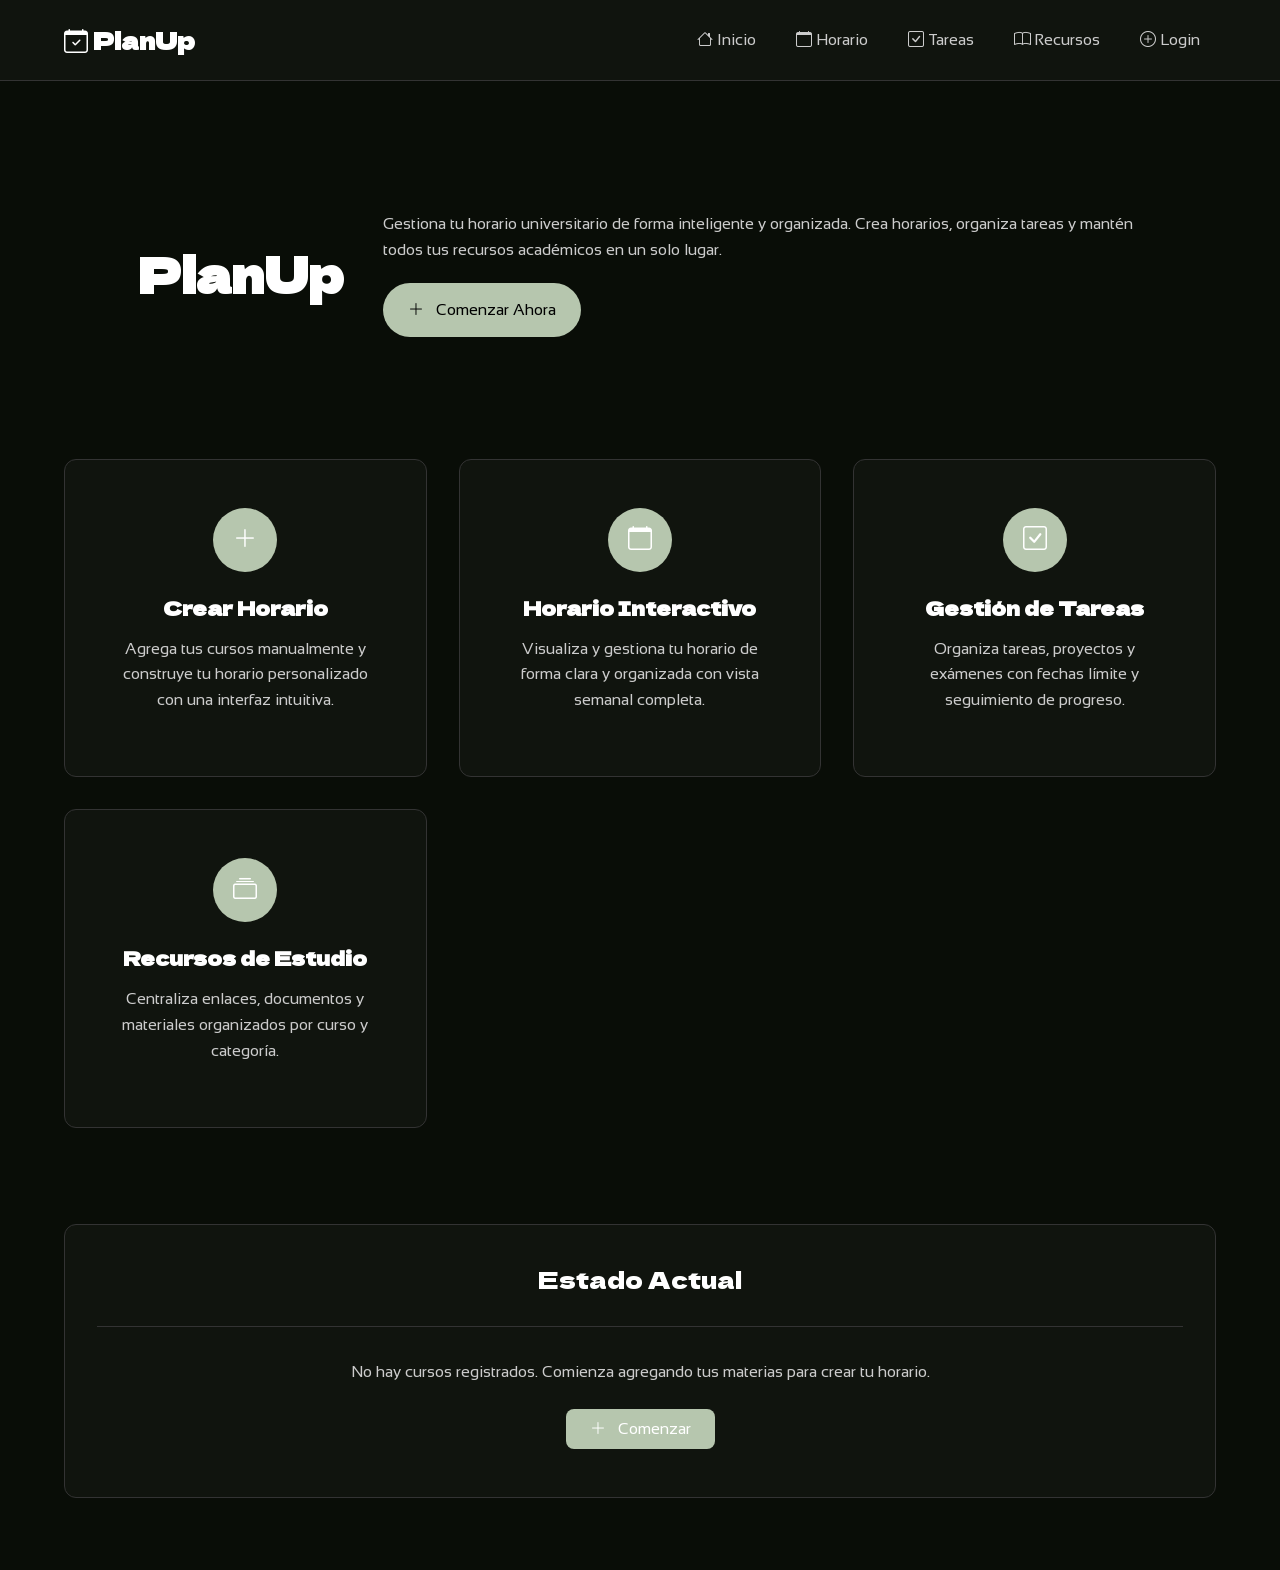
==== index.html @ f442dc8e "fisrtttt" ====
<!DOCTYPE html>
<html lang="es">
  <head>
    <meta charset="UTF-8" />
    <meta name="viewport" content="width=device-width, initial-scale=1.0" />
    <title>PlanUp - Gestión Inteligente de Horarios</title>
    <meta
      name="description"
      content="Aplicación de gestión de horarios universitarios con IA para recomendaciones personalizadas"
    />
    <link
      href="https://cdn.jsdelivr.net/npm/bootstrap@5.0.2/dist/css/bootstrap.min.css"
      rel="stylesheet"
      integrity="sha384-EVSTQN3/azprG1Anm3QDgpJLIm9Nao0Yz1ztcQTwFspd3yD65VohhpuuCOmLASjC"
      crossorigin="anonymous"
    />
    <link rel="stylesheet" href="styles/common.css" />
    <link rel="stylesheet" href="styles/index.css" />

    <link
      rel="stylesheet"
      href="https://cdn.jsdelivr.net/npm/bootstrap-icons@1.11.1/font/bootstrap-icons.css"
    />

    <meta name="theme-color" content="#6366f1" />
    <meta name="apple-mobile-web-app-capable" content="yes" />
    <meta
      name="apple-mobile-web-app-status-bar-style"
      content="black-translucent"
    />
    <link
      rel="icon"
      type="image/svg+xml"
      href="data:image/svg+xml,<svg xmlns='http://www.w3.org/2000/svg' viewBox='0 0 100 100'><text y='.9em' font-size='90'>📅</text></svg>"
    />
  </head>
  <body>
    <div id="navbar"></div>

    <main>
      <section class="hero-section">
        <div class="hero-container">
          <h1 class="hero-title">PlanUp</h1>
          <div class="hero-content">
            <p class="hero-subtitle">
              Gestiona tu horario universitario de forma inteligente y
              organizada. Crea horarios, organiza tareas y mantén todos tus
              recursos académicos en un solo lugar.
            </p>
            <a href="add-course.html" class="btn">
              <i class="bi bi-plus-lg me-2"></i>
              Comenzar Ahora
            </a>
          </div>
        </div>
      </section>

      <section class="py-5">
        <div class="container">
          <div class="features-grid">
            <div class="feature-card">
              <div class="feature-icon">
                <i class="bi bi-plus-lg"></i>
              </div>
              <h3 class="feature-title">Crear Horario</h3>
              <p class="feature-description">
                Agrega tus cursos manualmente y construye tu horario
                personalizado con una interfaz intuitiva.
              </p>
            </div>

            <div class="feature-card">
              <div class="feature-icon">
                <i class="bi bi-calendar"></i>
              </div>
              <h3 class="feature-title">Horario Interactivo</h3>
              <p class="feature-description">
                Visualiza y gestiona tu horario de forma clara y organizada con
                vista semanal completa.
              </p>
            </div>

            <div class="feature-card">
              <div class="feature-icon">
                <i class="bi bi-check-square"></i>
              </div>
              <h3 class="feature-title">Gestión de Tareas</h3>
              <p class="feature-description">
                Organiza tareas, proyectos y exámenes con fechas límite y
                seguimiento de progreso.
              </p>
            </div>

            <div class="feature-card">
              <div class="feature-icon">
                <i class="bi bi-collection"></i>
              </div>
              <h3 class="feature-title">Recursos de Estudio</h3>
              <p class="feature-description">
                Centraliza enlaces, documentos y materiales organizados por
                curso y categoría.
              </p>
            </div>
          </div>
        </div>
      </section>

      <section class="py-5">
        <div class="container">
          <div class="card text-center">
            <div class="card-header">
              <h3>Estado Actual</h3>
            </div>
            <div class="card-body">
              <p id="home-status" class="mb-4">
                No hay cursos registrados. Comienza agregando tus materias para
                crear tu horario.
              </p>
              <a href="add-course.html" class="btn btn-primary">
                <i class="bi bi-plus-lg me-2"></i>
                Comenzar
              </a>
            </div>
          </div>
        </div>
      </section>
    </main>

    <script
      src="https://cdn.jsdelivr.net/npm/bootstrap@5.0.2/dist/js/bootstrap.bundle.min.js"
      integrity="sha384-MrcW6ZMFYlzcLA8Nl+NtUVF0sA7MsXsP1UyJoMp4YLEuNSfAP+JcXn/tWtIaxVXM"
      crossorigin="anonymous"
    ></script>
    <script src="script.js"></script>
  </body>
</html>
---- styles/common.css ----
/* Common styles for all pages - Dark Monochromatic Theme */
@import url('https://fonts.googleapis.com/css2?family=Bebas+Neue&family=Dela+Gothic+One&family=Quicksand:wght@300..700&family=Sansation:ital,wght@0,300;0,400;0,700;1,300;1,400;1,700&display=swap');
:root {
  /* Monochromatic color palette - max 5 colors */
  --color-primary: #b6c6ae; /* Single accent color */
  --color-bg-primary: #090d07; /* Deep black */
  --color-bg-secondary: #10140e; /* Dark gray */
  --color-bg-tertiary: #2a2a2a; /* Medium gray */
  --color-text-primary: #ffffff; /* Pure white */
  --color-text-secondary: #cccccc; /* Light gray */
  --color-border: #333333; /* Border gray */

  /* Typography - limited to 2 font families */
  --font-primary: "Sansation", -apple-system, BlinkMacSystemFont, sans-serif;
  --font-mono: "JetBrains Mono", "Fira Code", monospace;

  /* Spacing system for whitespace */
  --space-xs: 0.5rem;
  --space-sm: 1rem;
  --space-md: 1.5rem;
  --space-lg: 2rem;
  --space-xl: 3rem;
  --space-2xl: 4rem;

  /* Border radius */
  --radius-sm: 0.375rem;
  --radius-md: 0.5rem;
  --radius-lg: 0.75rem;
}

* {
  margin: 0;
  padding: 0;
  box-sizing: border-box;
}

body {
  font-family: var(--font-primary);
  background-color: var(--color-bg-primary);
  color: var(--color-text-primary);
  line-height: 1.6;
  font-size: 16px;
  overflow-x: hidden;
}

/* Typography hierarchy */
h1,
h2,
h3,
h4,
h5,
h6 {
  font-weight: 500;
  line-height: 1.2;
font-family: "Dela Gothic One", sans-serif;
  margin-bottom: var(--space-sm);
  color: var(--color-text-primary);
}

h1 {
  font-size: 2.5rem;
  margin-bottom: var(--space-md);
}
h2 {
  font-size: 2rem;
  margin-bottom: var(--space-md);
}
h3 {
  font-size: 1.5rem;
}
h4 {
  font-size: 1.25rem;
}

p {
  margin-bottom: var(--space-sm);
  color: var(--color-text-secondary);
  line-height: 1.6;
}

/* NAVBAR */
.navbar {
  background-color: var(--color-bg-secondary) !important;
  border-bottom: 1px solid var(--color-border);
  backdrop-filter: blur(20px);
  padding: var(--space-sm) 0;
}

.navbar-brand {
  font-size: 1.5rem;
  font-weight: 700;
  color: var(--color-text-primary) !important;
  text-decoration: none;
  transition: color 0.2s ease;
  font-family: "Dela Gothic One", sans-serif;
}

.navbar-brand:hover {
  color: var(--color-primary) !important;
}

.navbar-nav {
  display: flex;
  gap: var(--space-xs);
}

.nav-link {
  color: var(--color-text-secondary) !important;
  font-weight: 500;
  padding: var(--space-xs) var(--space-sm) !important;
  border-radius: var(--radius-md);
  transition: all 0.2s ease;
}

.nav-link:hover,
.nav-link.active {
  color: var(--color-primary) !important;
  background-color: rgba(99, 102, 241, 0.1);
}

/* Botón hamburguesa */
.navbar-toggler {
  border: none;
  color: var(--color-text-primary);
  font-size: 1.5rem;
}


/* Buttons */
.btn {
  font-weight: 500;
  border-radius: var(--radius-md);
  padding: var(--space-xs) var(--space-md);
  transition: all 0.2s ease;
  border: none;
  font-family: var(--font-primary);
}

.btn-primary {
  background-color: var(--color-primary);
  color: white;
}

.btn-primary:hover {
  background-color: #5855eb;
  transform: translateY(-1px);
}

.btn-outline-primary {
  border: 1px solid var(--color-primary);
  color: var(--color-primary);
  background-color: transparent;
}

.btn-outline-primary:hover {
  background-color: var(--color-primary);
  color: white;
}

.btn-secondary {
  background-color: var(--color-bg-tertiary);
  color: var(--color-text-primary);
  border: 1px solid var(--color-border);
}

.btn-secondary:hover {
  background-color: var(--color-border);
}

/* Cards */
.card {
  background-color: var(--color-bg-secondary);
  border: 1px solid var(--color-border);
  border-radius: var(--radius-lg);
  padding: var(--space-lg);
  margin-bottom: var(--space-md);
  transition: all 0.2s ease;
}

.card:hover {
  border-color: var(--color-primary);
  transform: translateY(-2px);
}

.card-header {
  background-color: transparent;
  border-bottom: 1px solid var(--color-border);
  padding-bottom: var(--space-sm);
  margin-bottom: var(--space-sm);
}

/* Forms */
.form-control {
  background-color: var(--color-bg-tertiary);
  border: 1px solid var(--color-border);
  color: var(--color-text-primary);
  border-radius: var(--radius-md);
  padding: var(--space-xs) var(--space-sm);
  transition: all 0.2s ease;
}

.form-control:focus {
  background-color: var(--color-bg-tertiary);
  border-color: var(--color-primary);
  box-shadow: 0 0 0 3px rgba(99, 102, 241, 0.1);
  color: var(--color-text-primary);
}

.form-control::placeholder {
  color: var(--color-text-secondary);
}

.form-label {
  color: var(--color-text-primary);
  font-weight: 500;
  margin-bottom: var(--space-xs);
}

/* Tables */
.table {
  color: var(--color-text-primary);
  background-color: transparent;
}

.table th {
  border-color: var(--color-border);
  color: var(--color-text-primary);
  font-weight: 600;
  padding: var(--space-sm);
}

.table td {
  border-color: var(--color-border);
  padding: var(--space-sm);
}

.table-dark {
  background-color: var(--color-bg-secondary);
}

/* Utilities */
.container {
  max-width: 1200px;
  margin: 0 auto;
  padding: 0 var(--space-md);
}

.text-center {
  text-align: center;
}
.text-muted {
  color: var(--color-text-secondary) !important;
}
.text-primary {
  color: var(--color-primary) !important;
}

.mb-0 {
  margin-bottom: 0;
}
.mb-1 {
  margin-bottom: var(--space-xs);
}
.mb-2 {
  margin-bottom: var(--space-sm);
}
.mb-3 {
  margin-bottom: var(--space-md);
}
.mb-4 {
  margin-bottom: var(--space-lg);
}
.mb-5 {
  margin-bottom: var(--space-xl);
}

.mt-0 {
  margin-top: 0;
}
.mt-1 {
  margin-top: var(--space-xs);
}
.mt-2 {
  margin-top: var(--space-sm);
}
.mt-3 {
  margin-top: var(--space-md);
}
.mt-4 {
  margin-top: var(--space-lg);
}
.mt-5 {
  margin-top: var(--space-xl);
}

.py-5 {
  padding: var(--space-xl) 0;
}
.py-4 {
  padding: var(--space-lg) 0;
}
.py-3 {
  padding: var(--space-md) 0;
}

/* Responsive */
@media (max-width: 768px) {
  .navbar-container {
    padding: 0 var(--space-sm);
  }

  h1 {
    font-size: 2rem;
  }
  h2 {
    font-size: 1.75rem;
  }

  .card {
    padding: var(--space-md);
  }

  .navbar-toggler {
    display: block;
  }

  .navbar-collapse {
    display: none;
    position: absolute;
    top: 100%;
    left: 0;
    right: 0;
    background-color: var(--color-bg-secondary);
    border-top: 1px solid var(--color-border);
    padding: var(--space-md);
    z-index: 1000;
  }

  .navbar-collapse.show {
    display: block;
  }

  .navbar-nav {
    flex-direction: column;
    gap: var(--space-xs);
  }

  .navbar-nav .nav-link {
    padding: var(--space-sm) !important;
    border-radius: var(--radius-md);
  }
}
---- styles/index.css ----
/* Home page specific styles */

.hero-section {
  padding: 10px;
  max-width: 80%;
  margin: auto;
  margin-top: 120px;
}

/* Afecta solo a esta sección */
.hero-container {
  display: flex;
  flex-direction: row;
  align-items: center;
  justify-content: center;
  gap: 40px;
}

.hero-title {
  font-size: 3rem;
  font-weight: 700;
  margin: 0;
}

.hero-content {
  display: flex;
  flex-direction: column;
  align-items: start;
}

.hero-subtitle {
  font-size: 1rem;
  color: var(--color-text-secondary);
  margin-bottom: 20px;
}

.hero-section .btn {
  padding: 15px 25px;
  border-radius: 30px;
  text-decoration: none;
  color: black;
  background-color: var(--color-primary);
  max-width: 200px;
}

/* Responsive solo aquí */
@media (max-width: 768px) {
  .hero-container {
    flex-direction: column;
    align-items: start;
  }

  .hero-subtitle {
    max-width: 100%;
  }
}

.features-grid {
  display: grid;
  grid-template-columns: repeat(auto-fit, minmax(300px, 1fr));
  gap: var(--space-lg);
  margin-top: var(--space-2xl);
}

.feature-card {
  background-color: var(--color-bg-secondary);
  border: 1px solid var(--color-border);
  border-radius: var(--radius-lg);
  padding: var(--space-xl);
  text-align: center;
  transition: all 0.3s ease;
}

.feature-card:hover {
  border-color: var(--color-primary);
  transform: translateY(-4px);
  box-shadow: 0 10px 30px rgba(0, 0, 0, 0.3);
}

.feature-icon {
  width: 64px;
  height: 64px;
  background-color: var(--color-primary);
  border-radius: 50%;
  display: flex;
  align-items: center;
  justify-content: center;
  margin: 0 auto var(--space-md);
  font-size: 1.5rem;
  color: white;
}

.feature-title {
  font-size: 1.25rem;
  font-weight: 600;
  margin-bottom: var(--space-sm);
  color: var(--color-text-primary);
}

.feature-description {
  color: var(--color-text-secondary);
  line-height: 1.6;
}

@media (max-width: 768px) {
  .hero-title {
    font-size: 2.5rem;
  }

  .features-grid {
    grid-template-columns: 1fr;
    gap: var(--space-md);
  }

  .feature-card {
    padding: var(--space-lg);
  }
}
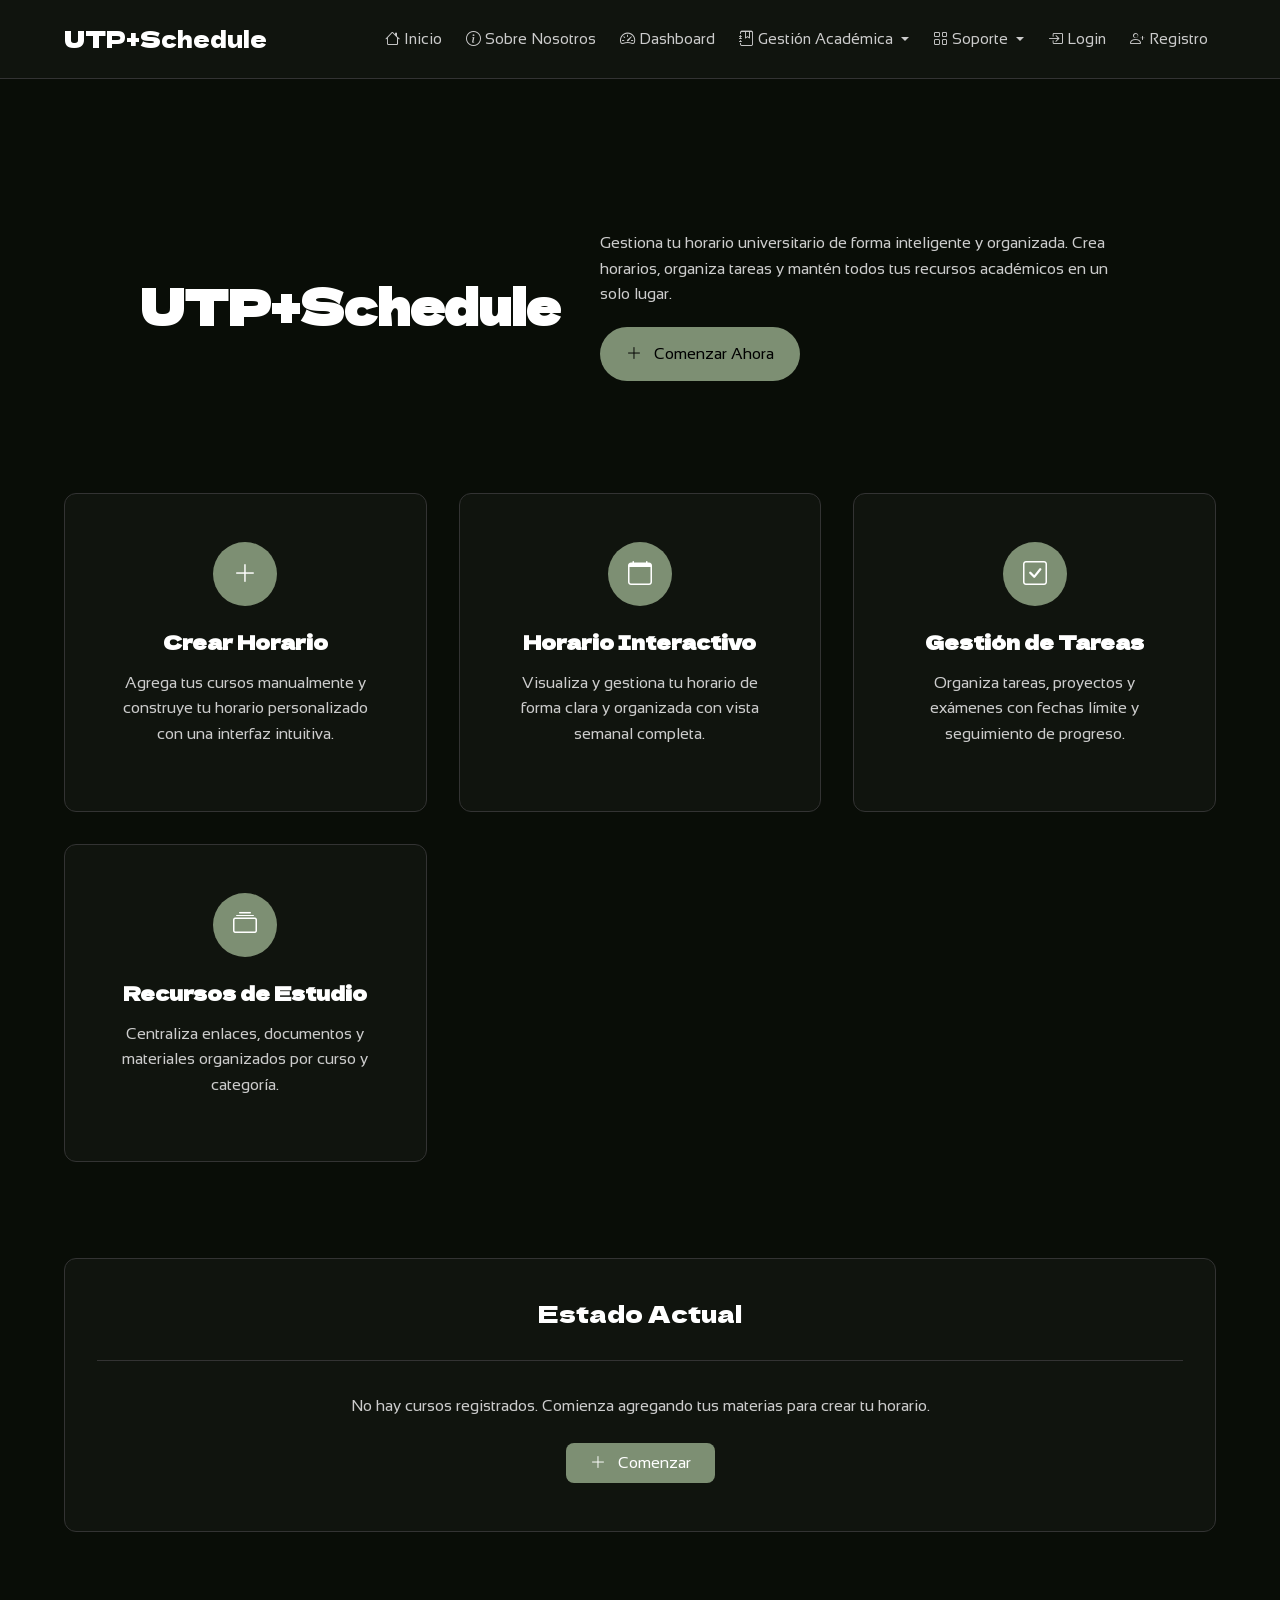
==== commit b5e8104a: "finish" ====
--- a/index.html
+++ b/index.html
@@ -40,7 +40,8 @@
     <main>
       <section class="hero-section">
         <div class="hero-container">
-          <h1 class="hero-title">PlanUp</h1>
+          <h1 class="hero-title">UTP+Schedule
+</h1>
           <div class="hero-content">
             <p class="hero-subtitle">
               Gestiona tu horario universitario de forma inteligente y
--- a/styles/common.css
+++ b/styles/common.css
@@ -1,8 +1,8 @@
 /* Common styles for all pages - Dark Monochromatic Theme */
-@import url('https://fonts.googleapis.com/css2?family=Bebas+Neue&family=Dela+Gothic+One&family=Quicksand:wght@300..700&family=Sansation:ital,wght@0,300;0,400;0,700;1,300;1,400;1,700&display=swap');
+@import url("https://fonts.googleapis.com/css2?family=Bebas+Neue&family=Dela+Gothic+One&family=Quicksand:wght@300..700&family=Sansation:ital,wght@0,300;0,400;0,700;1,300;1,400;1,700&display=swap");
 :root {
   /* Monochromatic color palette - max 5 colors */
-  --color-primary: #b6c6ae; /* Single accent color */
+  --color-primary: #7d8f73; /* Single accent color */
   --color-bg-primary: #090d07; /* Deep black */
   --color-bg-secondary: #10140e; /* Dark gray */
   --color-bg-tertiary: #2a2a2a; /* Medium gray */
@@ -41,6 +41,9 @@
   line-height: 1.6;
   font-size: 16px;
   overflow-x: hidden;
+
+  padding: 0 15px;
+  padding-top: 150px;
 }
 
 /* Typography hierarchy */
@@ -52,7 +55,7 @@
 h6 {
   font-weight: 500;
   line-height: 1.2;
-font-family: "Dela Gothic One", sans-serif;
+  font-family: "Dela Gothic One", sans-serif;
   margin-bottom: var(--space-sm);
   color: var(--color-text-primary);
 }
@@ -80,15 +83,21 @@
 
 /* NAVBAR */
 .navbar {
+  position: fixed;
+  top: 0;
+  left: 0;
+  right: 0;
+  z-index: 1030; /* Asegura que esté por encima de otros elementos */
   background-color: var(--color-bg-secondary) !important;
   border-bottom: 1px solid var(--color-border);
   backdrop-filter: blur(20px);
   padding: var(--space-sm) 0;
+  transition: transform 0.3s ease-in-out;
 }
 
 .navbar-brand {
-  font-size: 1.5rem;
-  font-weight: 700;
+  font-size: 1.4rem;
+  font-weight: 500;
   color: var(--color-text-primary) !important;
   text-decoration: none;
   transition: color 0.2s ease;
@@ -107,9 +116,12 @@
 .nav-link {
   color: var(--color-text-secondary) !important;
   font-weight: 500;
-  padding: var(--space-xs) var(--space-sm) !important;
-  border-radius: var(--radius-md);
+  border-radius: 30px;
   transition: all 0.2s ease;
+  display: flex;
+  align-items: center; /* ícono + texto alineados */
+  gap: 4px; /* espacio entre ellos */
+  font-size: 0.95rem; /* texto un poco más compacto */
 }
 
 .nav-link:hover,
@@ -124,7 +136,6 @@
   color: var(--color-text-primary);
   font-size: 1.5rem;
 }
-
 
 /* Buttons */
 .btn {
--- a/styles/index.css
+++ b/styles/index.css
@@ -1,10 +1,9 @@
 /* Home page specific styles */
 
 .hero-section {
-  padding: 10px;
   max-width: 80%;
   margin: auto;
-  margin-top: 120px;
+  padding-top: 80px;
 }
 
 /* Afecta solo a esta sección */
@@ -40,7 +39,7 @@
   text-decoration: none;
   color: black;
   background-color: var(--color-primary);
-  max-width: 200px;
+  min-width: 200px;
 }
 
 /* Responsive solo aquí */
@@ -49,6 +48,8 @@
     flex-direction: column;
     align-items: start;
   }
+
+
 
   .hero-subtitle {
     max-width: 100%;
@@ -104,7 +105,7 @@
 
 @media (max-width: 768px) {
   .hero-title {
-    font-size: 2.5rem;
+    font-size: 1.8rem;
   }
 
   .features-grid {
